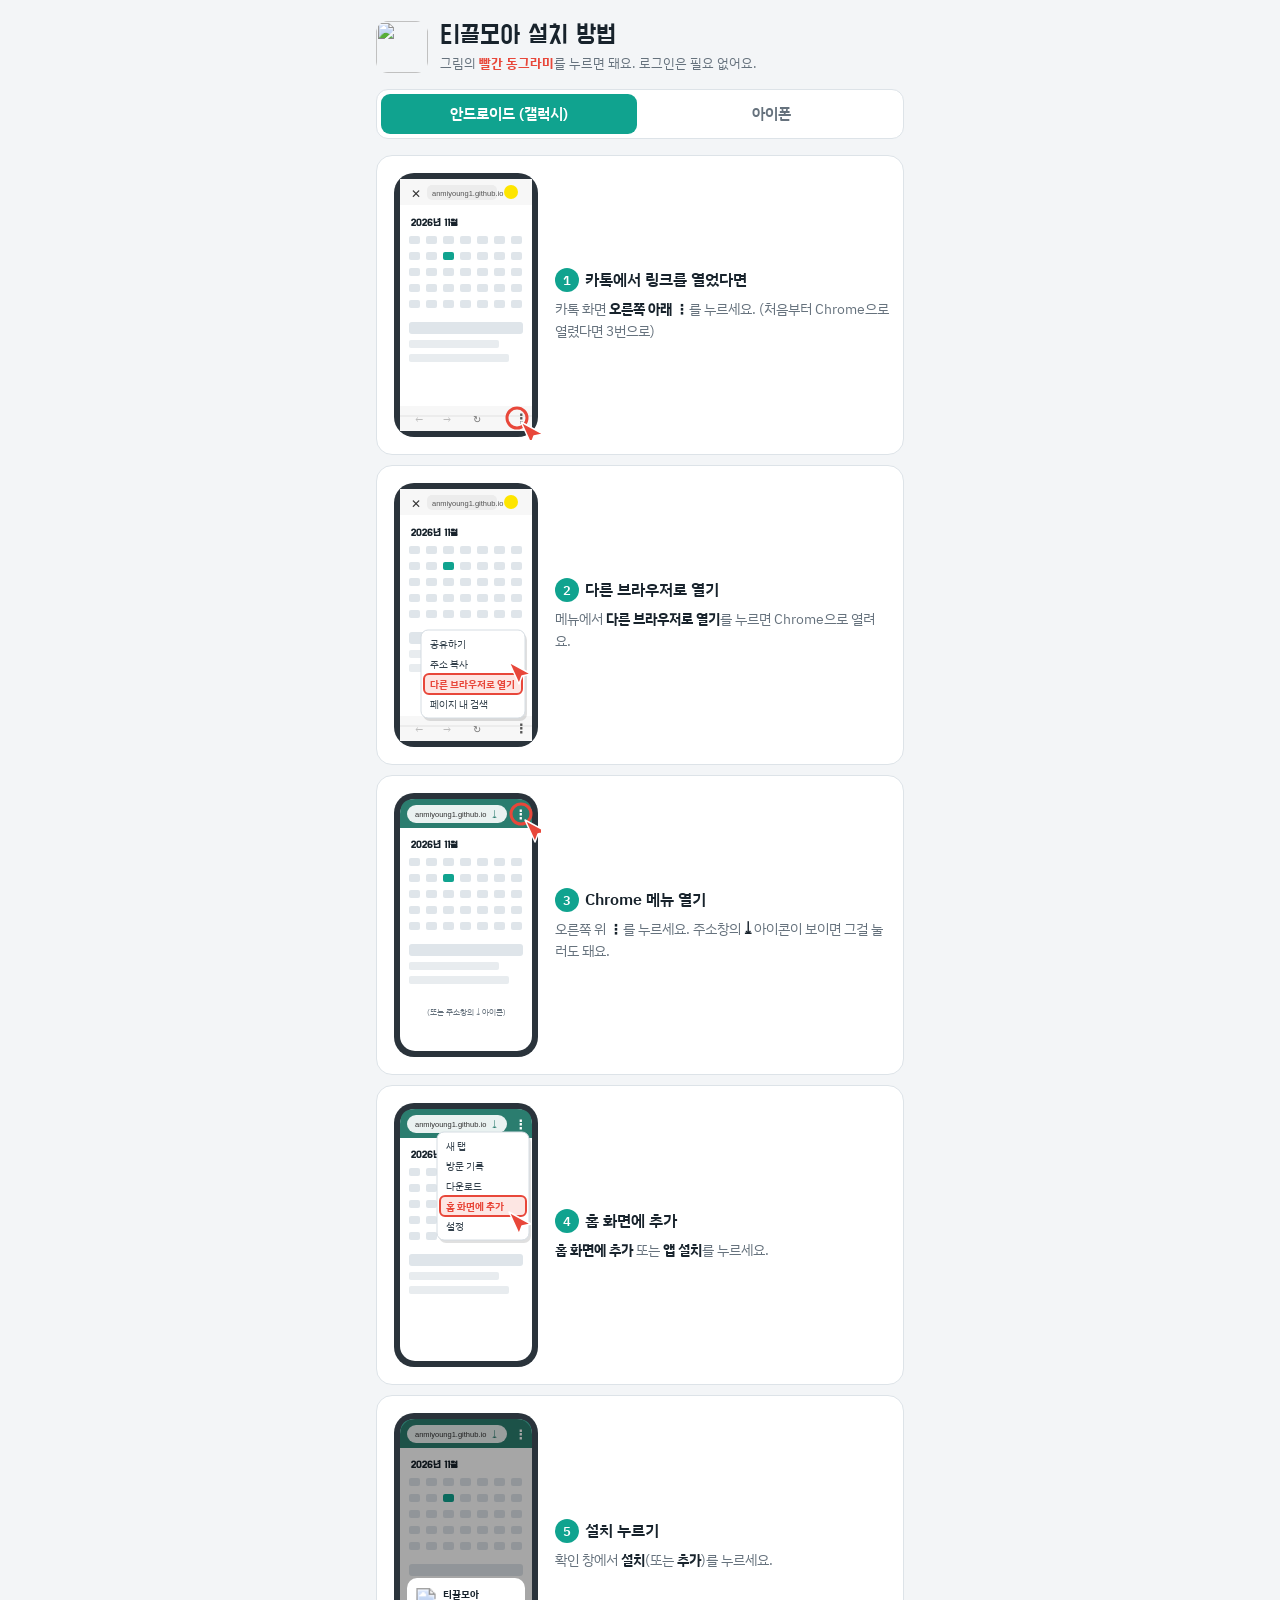
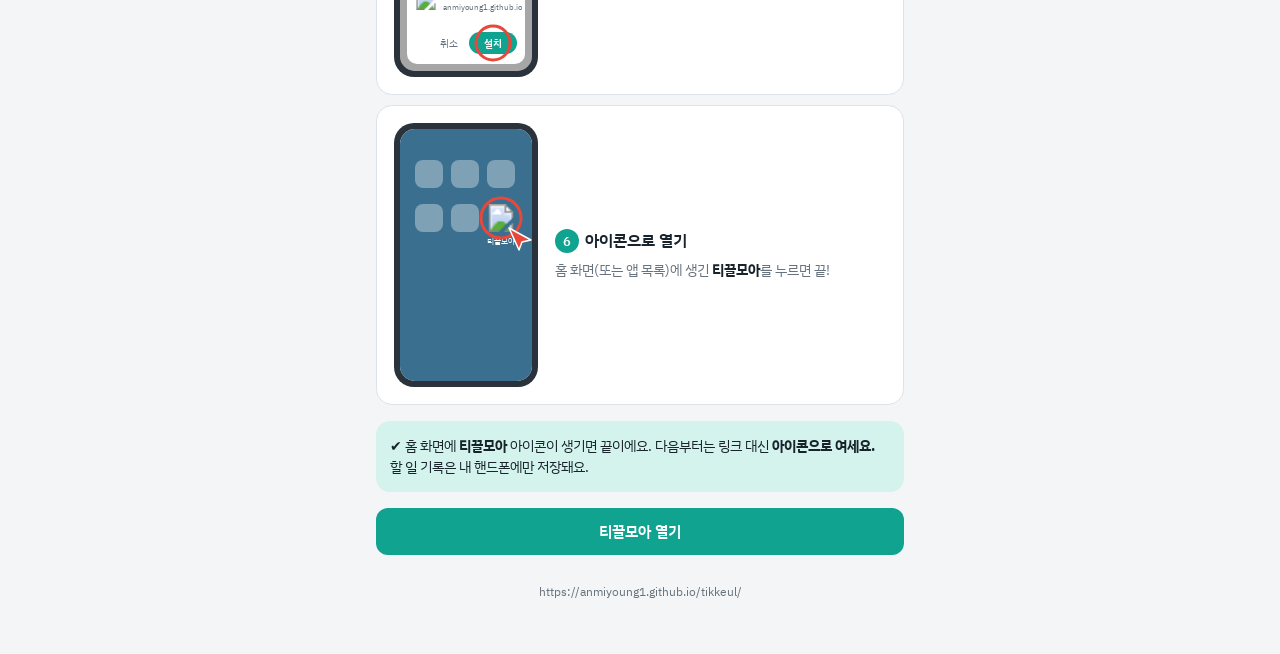
==== guide.html @ 651f32b0 "색 바꾸기: A 민트·하늘 (밝은/어두운 모드, 설치 안내, manifest) Co-Authored-By: Claude Opus 5.5 <noreply@anthropic.com> " ====
<!doctype html>
<html lang="ko"><head>
<meta charset="utf-8">
<meta name="viewport" content="width=device-width,initial-scale=1,viewport-fit=cover">
<meta name="theme-color" content="#10a38f">
<title>티끌모아 설치 방법</title>
<link rel="icon" href="icon-192.png">
<link rel="stylesheet" href="https://fonts.googleapis.com/css2?family=IBM+Plex+Sans+KR:wght@400;500;600&family=Do+Hyeon&display=swap">
<style>
:root{
  --bg:#f3f5f7; --surface:#ffffff; --line:#dde3e8; --fg:#18232c; --muted:#66727d;
  --accent:#10a38f; --accent-soft:#d3f3ec; --hi:#e8473a;
  --display:"Do Hyeon","IBM Plex Sans KR",system-ui,sans-serif;
  --body:"IBM Plex Sans KR",system-ui,-apple-system,"Apple SD Gothic Neo","Malgun Gothic",sans-serif;
}
@media (prefers-color-scheme:dark){:root{--bg:#11181d;--surface:#1a232a;--line:#2b3740;--fg:#e6edf1;--muted:#93a1ab;--accent:#4fbfae;--accent-soft:#1d3a36;--hi:#ff6b5e;color-scheme:dark}}
*{box-sizing:border-box}
html{padding-top:env(safe-area-inset-top,0px);padding-bottom:env(safe-area-inset-bottom,0px)}
body{margin:0;background:var(--bg);color:var(--fg);font-family:var(--body);font-size:15px;line-height:1.55}
.wrap{max-width:560px;margin:0 auto;padding-block:20px 40px;padding-left:max(16px,env(safe-area-inset-left,0px));padding-right:max(16px,env(safe-area-inset-right,0px));display:flex;flex-direction:column;gap:16px}
.top{display:flex;align-items:center;gap:12px}
.top img{width:52px;height:52px;border-radius:12px}
h1{font-family:var(--display);font-weight:400;font-size:26px;margin:0;line-height:1.2}
.sub{color:var(--muted);font-size:13px;margin:2px 0 0}
.tabs{display:flex;gap:6px;background:var(--surface);border:1px solid var(--line);border-radius:12px;padding:4px}
.tabs button{flex:1;border:none;background:none;color:var(--muted);font:inherit;font-weight:600;padding:8px;border-radius:9px;cursor:pointer}
.tabs button[aria-selected="true"]{background:var(--accent);color:#fff}
button:focus-visible,a:focus-visible{outline:2px solid var(--accent);outline-offset:2px}
.step{background:var(--surface);border:1px solid var(--line);border-radius:16px;padding:14px;display:grid;grid-template-columns:150px 1fr;gap:14px;align-items:center}
.step svg{width:100%;height:auto;display:block}
.num{display:inline-grid;place-items:center;width:24px;height:24px;border-radius:50%;background:var(--accent);color:#fff;font-size:13px;font-weight:600;margin-right:6px}
.step h2{font-size:16px;margin:0 0 6px;display:flex;align-items:center;font-weight:600}
.step p{margin:0;color:var(--muted);font-size:14px}
.step p b{color:var(--fg)}
.done{background:var(--accent-soft);border-radius:14px;padding:14px;font-size:14px}
.go{display:block;text-align:center;background:var(--accent);color:#fff;text-decoration:none;font-weight:600;border-radius:12px;padding:12px}
.note{font-size:12px;color:var(--muted);text-align:center}
@media (max-width:420px){.step{grid-template-columns:118px 1fr;gap:12px;padding:12px}}
</style>
</head><body>
<div class="wrap">
  <div class="top">
    <img src="icon-192.png" alt="">
    <div><h1>티끌모아 설치 방법</h1><p class="sub">그림의 <b style="color:var(--hi)">빨간 동그라미</b>를 누르면 돼요. 로그인은 필요 없어요.</p></div>
  </div>
  <div class="tabs" role="tablist">
    <button role="tab" id="tA" aria-selected="true">안드로이드 (갤럭시)</button>
    <button role="tab" id="tI" aria-selected="false">아이폰</button>
  </div>
  <div id="steps"></div>
  <div class="done">✔ 홈 화면에 <b>티끌모아</b> 아이콘이 생기면 끝이에요. 다음부터는 링크 대신 <b>아이콘으로 여세요.</b><br>할 일 기록은 내 핸드폰에만 저장돼요.</div>
  <a class="go" href="./">티끌모아 열기</a>
  <p class="note">https://anmiyoung1.github.io/tikkeul/</p>
</div>
<script>
const C={frame:'#2a333b',screen:'#ffffff',bar:'#eef1f4',ink:'#5d6974',acc:'#10a38f',hi:'#e8473a',menu:'#ffffff',kakao:'#fee500'};
// 공통: 핸드폰 틀 + 앱 화면(작은 달력)
function phone(inner){
  return '<svg viewBox="0 0 150 270" role="img"><rect x="3" y="3" width="144" height="264" rx="20" fill="'+C.frame+'"/>'+
  '<rect x="9" y="9" width="132" height="252" rx="15" fill="'+C.screen+'"/>'+inner+'</svg>';
}
function appBody(y){
  let s='<text x="20" y="'+(y+14)+'" font-size="10" font-weight="700" fill="#18232c" font-family="Do Hyeon,sans-serif">2026년 11월</text>';
  for(let r=0;r<5;r++)for(let c=0;c<7;c++){
    s+='<rect x="'+(18+c*17)+'" y="'+(y+24+r*16)+'" width="11" height="8" rx="2" fill="'+(r===1&&c===2?C.acc:'#dfe5ea')+'"/>';
  }
  s+='<rect x="18" y="'+(y+110)+'" width="114" height="12" rx="3" fill="#dfe5ea"/>';
  s+='<rect x="18" y="'+(y+128)+'" width="90" height="8" rx="2" fill="#e8ecef"/><rect x="18" y="'+(y+142)+'" width="100" height="8" rx="2" fill="#e8ecef"/>';
  return s;
}
const ring=(cx,cy,r)=>'<circle cx="'+cx+'" cy="'+cy+'" r="'+(r||11)+'" fill="none" stroke="'+C.hi+'" stroke-width="3"/>';
const hand=(x,y)=>'<g transform="translate('+x+' '+y+')"><path d="M0 0 l10 22 l3 -8 l9 -2 z" fill="'+C.hi+'" stroke="#fff" stroke-width="1.5" stroke-linejoin="round"/></g>';
function menu(x,y,w,items,hiIdx){
  let s='<rect x="'+(x+2)+'" y="'+(y+3)+'" width="'+w+'" height="'+(items.length*20+8)+'" rx="7" fill="#000" opacity=".12"/>';
  s+='<rect x="'+x+'" y="'+y+'" width="'+w+'" height="'+(items.length*20+8)+'" rx="7" fill="'+C.menu+'" stroke="#d5dce2"/>';
  items.forEach((t,i)=>{
    const yy=y+4+i*20;
    if(i===hiIdx) s+='<rect x="'+(x+3)+'" y="'+yy+'" width="'+(w-6)+'" height="20" rx="5" fill="#fde6e3" stroke="'+C.hi+'" stroke-width="2"/>';
    s+='<text x="'+(x+9)+'" y="'+(yy+14)+'" font-size="9.5" fill="'+(i===hiIdx?C.hi:'#33404b')+'" font-weight="'+(i===hiIdx?700:400)+'" font-family="IBM Plex Sans KR,sans-serif">'+t+'</text>';
  });
  return s;
}
function popup(title,btn){
  return '<rect x="9" y="9" width="132" height="252" rx="15" fill="#000" opacity=".35"/>'+
  '<rect x="16" y="168" width="118" height="86" rx="10" fill="#fff"/>'+
  '<image href="icon-192.png" x="24" y="178" width="22" height="22"/>'+
  '<text x="52" y="188" font-size="10" font-weight="700" fill="#18232c" font-family="IBM Plex Sans KR,sans-serif">'+title+'</text>'+
  '<text x="52" y="200" font-size="8" fill="#66727d" font-family="IBM Plex Sans KR,sans-serif">anmiyoung1.github.io</text>'+
  '<rect x="78" y="222" width="48" height="22" rx="11" fill="'+C.acc+'"/>'+
  '<text x="102" y="237" text-anchor="middle" font-size="10" font-weight="700" fill="#fff" font-family="IBM Plex Sans KR,sans-serif">'+btn+'</text>'+
  '<text x="58" y="237" text-anchor="middle" font-size="10" fill="#66727d" font-family="IBM Plex Sans KR,sans-serif">취소</text>'+
  '<circle cx="102" cy="233" r="17" fill="none" stroke="'+C.hi+'" stroke-width="3"/>';
}
function homescreen(){
  let s='<rect x="9" y="9" width="132" height="252" rx="15" fill="#3b6f8f"/>';
  const apps=[[24,40],[60,40],[96,40],[24,84],[60,84]];
  apps.forEach(a=>{s+='<rect x="'+a[0]+'" y="'+a[1]+'" width="28" height="28" rx="8" fill="#ffffff" opacity=".35"/>';});
  s+='<image href="icon-192.png" x="96" y="84" width="28" height="28"/>';
  s+='<text x="110" y="124" text-anchor="middle" font-size="8" fill="#fff" font-family="IBM Plex Sans KR,sans-serif">티끌모아</text>';
  s+=ring(110,98,20)+hand(118,108);
  return s;
}
// 카카오톡 안 브라우저 (아래쪽 ⋮)
function kakao(withMenu,ios){
  let s='<rect x="9" y="9" width="132" height="26" rx="0" fill="#f7f7f7"/><path d="M9 24 q0 -15 15 -15 h102 q15 0 15 15 z" fill="#f7f7f7"/>'+
  '<text x="20" y="28" font-size="12" fill="#333">✕</text><rect x="36" y="15" width="70" height="15" rx="5" fill="#ececec"/>'+
  '<text x="41" y="26" font-size="7.5" fill="#555" font-family="sans-serif">anmiyoung1.github.io</text><circle cx="120" cy="22" r="7" fill="'+C.kakao+'"/>';
  s+=appBody(42);
  s+='<rect x="9" y="236" width="132" height="25" fill="#f7f7f7"/><path d="M9 246 v0 h132" stroke="#e1e1e1"/>'+
  '<text x="24" y="253" font-size="10" fill="#bbb">←</text><text x="52" y="253" font-size="10" fill="#bbb">→</text><text x="82" y="253" font-size="10" fill="#777">↻</text>'+
  '<text x="124" y="253" font-size="13" font-weight="700" fill="#555">⋮</text>';
  if(!withMenu) s+=ring(126,248,10)+hand(130,252);
  else s+=menu(30,150,104,['공유하기','주소 복사','다른 브라우저로 열기','페이지 내 검색'],2)+hand(118,182);
  return s;
}
// 크롬 (위쪽 주소창, ⤓ 아이콘, ⋮)
function chrome(withMenu){
  let s='<path d="M9 24 q0 -15 15 -15 h102 q15 0 15 15 v14 h-132 z" fill="#2b7d6f"/>'+
  '<rect x="16" y="15" width="100" height="18" rx="9" fill="#ffffff" opacity=".9"/>'+
  '<text x="24" y="27" font-size="7.5" fill="#333" font-family="sans-serif">anmiyoung1.github.io</text>'+
  '<text x="103" y="28" font-size="9" fill="#2b7d6f" text-anchor="middle">⤓</text>'+
  '<text x="130" y="29" font-size="13" font-weight="700" fill="#fff" text-anchor="middle">⋮</text>';
  s+=appBody(44);
  if(withMenu==='popup') return s+popup('티끌모아','설치');
  if(!withMenu) s+=ring(130,24,10)+hand(134,30)+'<text x="75" y="225" text-anchor="middle" font-size="8" fill="#66727d" font-family="IBM Plex Sans KR,sans-serif">(또는 주소창의 ⤓ 아이콘)</text>';
  else s+=menu(46,32,92,['새 탭','방문 기록','다운로드','홈 화면에 추가','설정'],3)+hand(118,112);
  return s;
}
// 사파리 (아래쪽 공유 버튼)
function safari(withSheet){
  let s='<rect x="9" y="9" width="132" height="20" fill="#f6f6f6"/><path d="M9 24 q0 -15 15 -15 h102 q15 0 15 15 z" fill="#f6f6f6"/>';
  s+=appBody(36);
  s+='<rect x="9" y="214" width="132" height="47" fill="#f6f6f6"/><rect x="22" y="220" width="106" height="16" rx="8" fill="#e6e6e6"/>'+
  '<text x="75" y="231" text-anchor="middle" font-size="7.5" fill="#444" font-family="sans-serif">anmiyoung1.github.io</text>'+
  '<text x="26" y="252" font-size="10" fill="#2f7cf6">‹</text><text x="50" y="252" font-size="10" fill="#bbb">›</text>';
  s+='<g transform="translate(75 246)"><rect x="-5" y="-3" width="10" height="9" rx="1.5" fill="none" stroke="#2f7cf6" stroke-width="1.4"/><path d="M0 -9 v9 M-3 -6 l3 -3 l3 3" fill="none" stroke="#2f7cf6" stroke-width="1.4"/></g>';
  s+='<text x="100" y="252" font-size="10" fill="#2f7cf6">⧉</text><text x="122" y="252" font-size="10" fill="#2f7cf6">☰</text>';
  if(!withSheet) s+=ring(75,245,11)+hand(80,250);
  else{
    s+='<rect x="9" y="9" width="132" height="252" rx="15" fill="#000" opacity=".3"/>';
    s+='<rect x="9" y="120" width="132" height="141" rx="12" fill="#f2f2f7"/>';
    const it=['복사','책갈피 추가','즐겨찾기에 추가','홈 화면에 추가','페이지 내 찾기'];
    it.forEach((t,i)=>{const yy=132+i*22;
      s+='<rect x="18" y="'+yy+'" width="114" height="19" rx="5" fill="'+(i===3?'#fde6e3':'#fff')+'"'+(i===3?' stroke="'+C.hi+'" stroke-width="2"':'')+'/>';
      s+='<text x="26" y="'+(yy+13)+'" font-size="9.5" fill="'+(i===3?C.hi:'#222')+'" font-weight="'+(i===3?700:400)+'" font-family="IBM Plex Sans KR,sans-serif">'+t+'</text>';
      if(i===3) s+='<text x="122" y="'+(yy+14)+'" font-size="11" fill="'+C.hi+'" text-anchor="middle">⊞</text>';
    });
    s+=hand(118,206);
  }
  return s;
}
function iosAdd(){
  let s='<rect x="9" y="9" width="132" height="252" rx="15" fill="#f2f2f7"/>'+
  '<text x="22" y="34" font-size="9.5" fill="#2f7cf6" font-family="IBM Plex Sans KR,sans-serif">취소</text>'+
  '<text x="75" y="34" text-anchor="middle" font-size="9.5" font-weight="700" fill="#222" font-family="IBM Plex Sans KR,sans-serif">홈 화면에 추가</text>'+
  '<text x="128" y="34" text-anchor="end" font-size="9.5" font-weight="700" fill="#2f7cf6" font-family="IBM Plex Sans KR,sans-serif">추가</text>'+
  '<rect x="16" y="48" width="118" height="44" rx="8" fill="#fff"/><image href="icon-192.png" x="22" y="54" width="32" height="32"/>'+
  '<text x="62" y="68" font-size="10" fill="#222" font-family="IBM Plex Sans KR,sans-serif">티끌모아</text>'+
  '<text x="62" y="81" font-size="7.5" fill="#888" font-family="sans-serif">anmiyoung1.github.io</text>'+
  ring(119,30,14)+hand(124,38);
  return s;
}
const STEPS={
  a:[
    [kakao(false),'카톡에서 링크를 열었다면','카톡 화면 <b>오른쪽 아래 ⋮</b>를 누르세요. (처음부터 Chrome으로 열렸다면 3번으로)'],
    [kakao(true),'다른 브라우저로 열기','메뉴에서 <b>다른 브라우저로 열기</b>를 누르면 Chrome으로 열려요.'],
    [chrome(false),'Chrome 메뉴 열기','오른쪽 위 <b>⋮</b>를 누르세요. 주소창의 <b>⤓</b> 아이콘이 보이면 그걸 눌러도 돼요.'],
    [chrome(true),'홈 화면에 추가','<b>홈 화면에 추가</b> 또는 <b>앱 설치</b>를 누르세요.'],
    [chrome('popup'),'설치 누르기','확인 창에서 <b>설치</b>(또는 <b>추가</b>)를 누르세요.'],
    [homescreen(),'아이콘으로 열기','홈 화면(또는 앱 목록)에 생긴 <b>티끌모아</b>를 누르면 끝!'],
  ],
  i:[
    [kakao(false,true),'카톡에서 링크를 열었다면','카톡 화면 <b>오른쪽 아래 ⋯</b>를 누르세요. (처음부터 Safari로 열렸다면 3번으로)'],
    [kakao(true,true).replace('다른 브라우저로 열기','Safari로 열기'),'Safari로 열기','메뉴에서 <b>Safari로 열기</b>(또는 다른 브라우저로 열기)를 누르세요.'],
    [safari(false),'공유 버튼 누르기','화면 아래쪽 가운데 <b>공유 버튼(□↑)</b>을 누르세요.'],
    [safari(true),'홈 화면에 추가','메뉴를 아래로 내려 <b>홈 화면에 추가</b>를 누르세요.'],
    [iosAdd(),'추가 누르기','오른쪽 위 <b>추가</b>를 누르세요.'],
    [homescreen(),'아이콘으로 열기','홈 화면에 생긴 <b>티끌모아</b>를 누르면 끝!'],
  ]
};
function draw(k){
  document.getElementById('steps').innerHTML='<div style="display:flex;flex-direction:column;gap:10px">'+
    STEPS[k].map((s,i)=>'<section class="step">'+(s[0].startsWith('<svg')?s[0]:phone(s[0]))+
      '<div><h2><span class="num">'+(i+1)+'</span>'+s[1]+'</h2><p>'+s[2]+'</p></div></section>').join('')+'</div>';
  document.getElementById('tA').setAttribute('aria-selected',k==='a');
  document.getElementById('tI').setAttribute('aria-selected',k==='i');
}
document.getElementById('tA').onclick=()=>draw('a');
document.getElementById('tI').onclick=()=>draw('i');
draw(/iPhone|iPad|iPod/i.test(navigator.userAgent)?'i':'a');
</script>
</body></html>
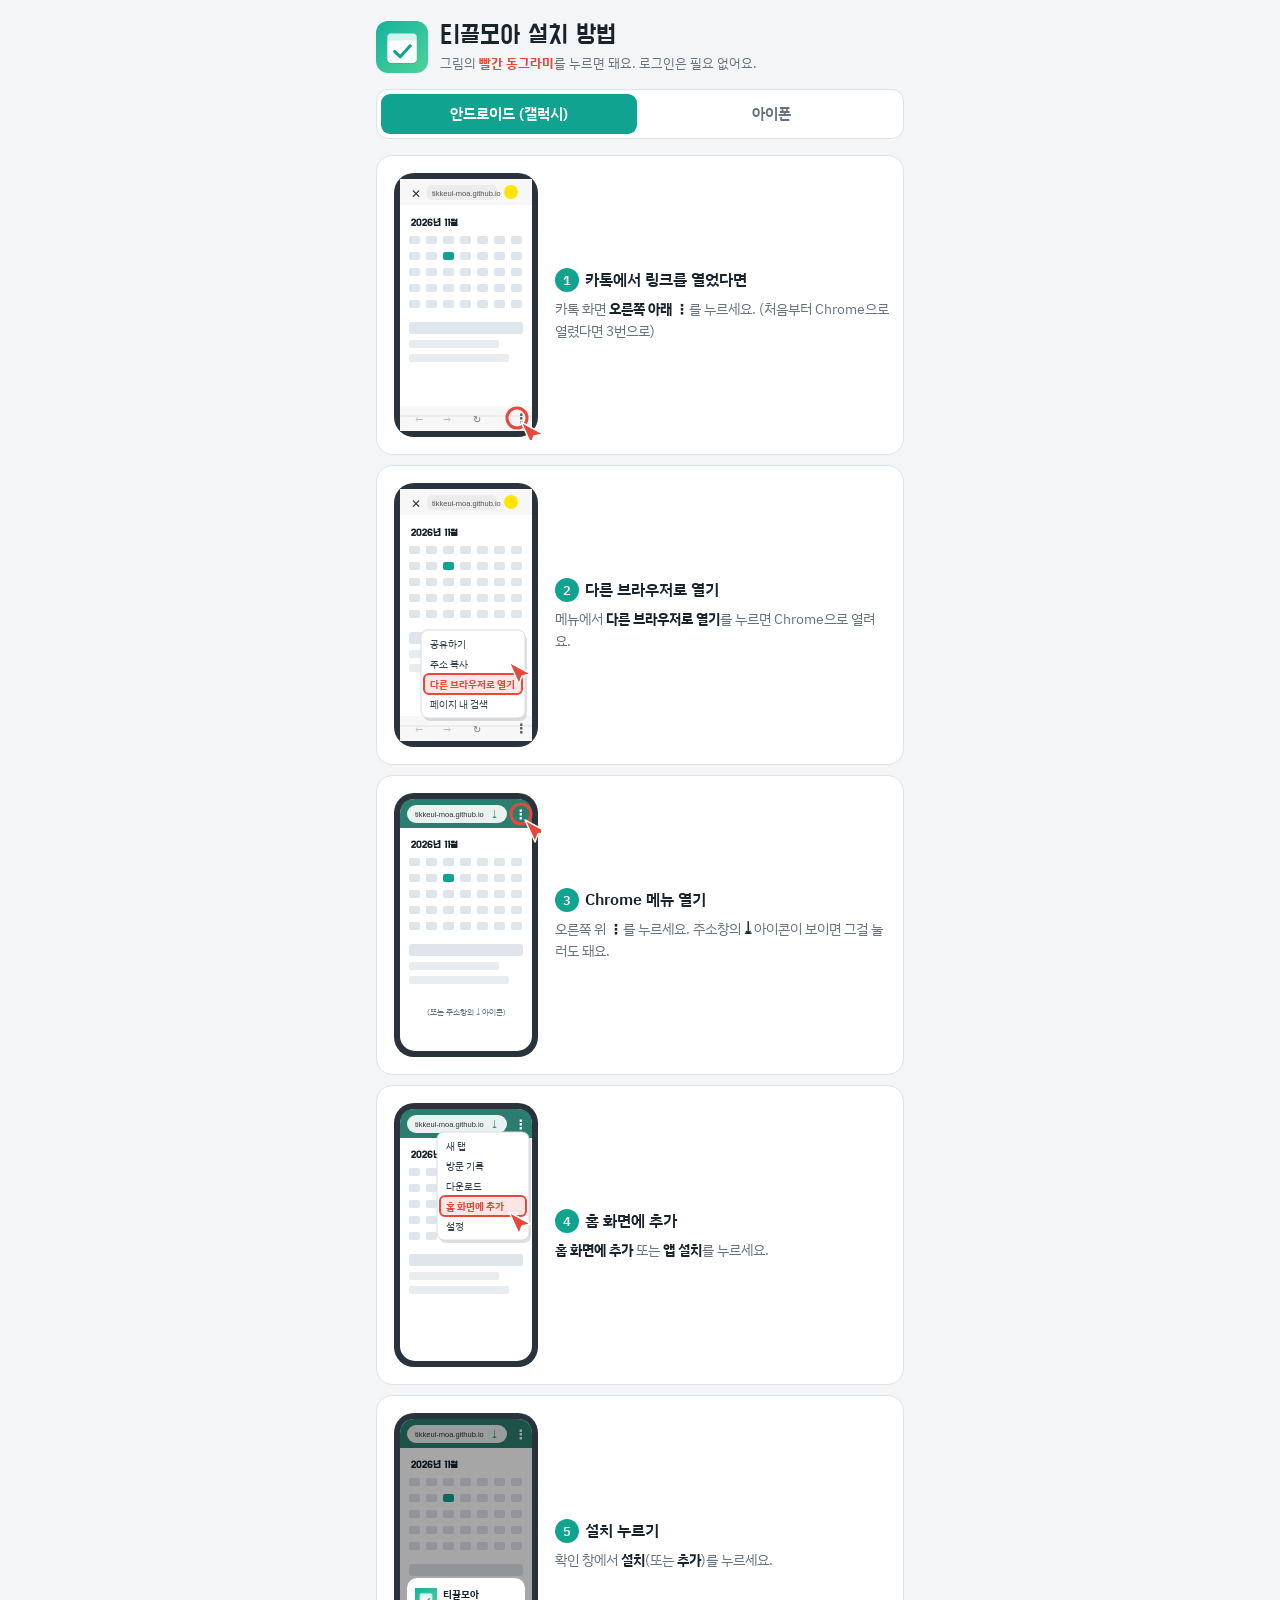
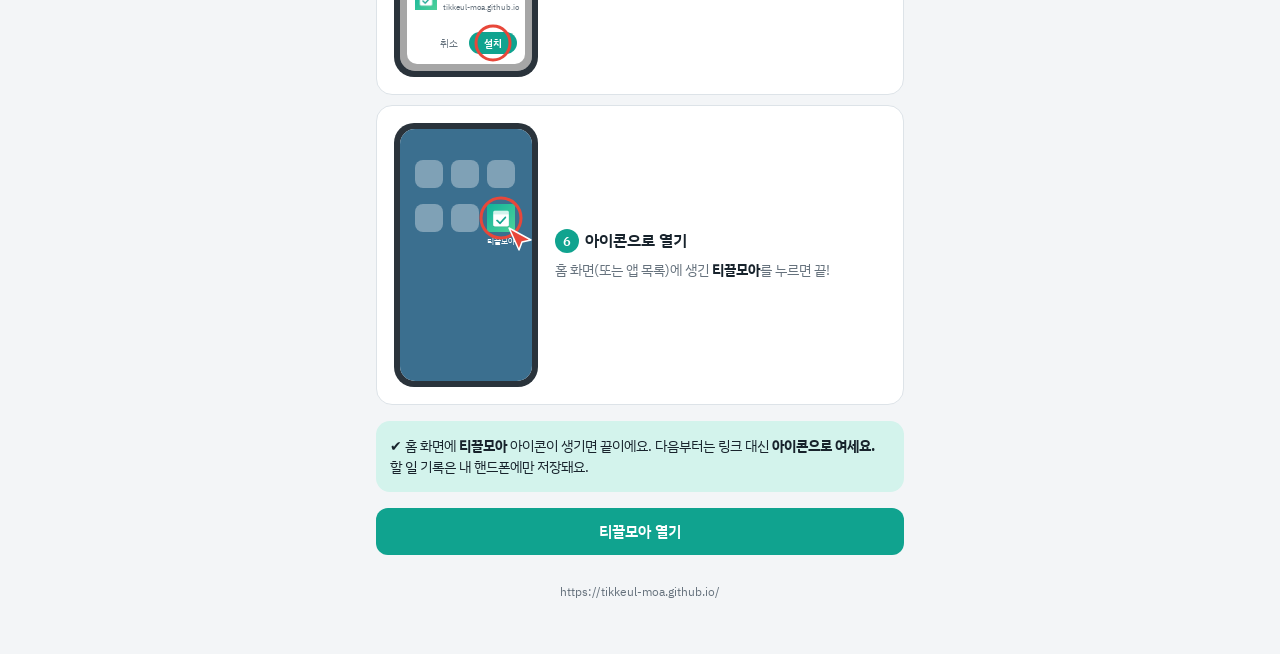
==== commit 1943b7e5: "새 주소(tikkeul-moa.github.io)로 설치 안내·작업 노트 고치기 Co-Authored-By: Claude Opus 5.5 <noreply@anthropic.com>" ====
--- a/guide.html
+++ b/guide.html
@@ -50,7 +50,7 @@
   <div id="steps"></div>
   <div class="done">✔ 홈 화면에 <b>티끌모아</b> 아이콘이 생기면 끝이에요. 다음부터는 링크 대신 <b>아이콘으로 여세요.</b><br>할 일 기록은 내 핸드폰에만 저장돼요.</div>
   <a class="go" href="./">티끌모아 열기</a>
-  <p class="note">https://anmiyoung1.github.io/tikkeul/</p>
+  <p class="note">https://tikkeul-moa.github.io/</p>
 </div>
 <script>
 const C={frame:'#2a333b',screen:'#ffffff',bar:'#eef1f4',ink:'#5d6974',acc:'#10a38f',hi:'#e8473a',menu:'#ffffff',kakao:'#fee500'};
@@ -85,7 +85,7 @@
   '<rect x="16" y="168" width="118" height="86" rx="10" fill="#fff"/>'+
   '<image href="icon-192.png" x="24" y="178" width="22" height="22"/>'+
   '<text x="52" y="188" font-size="10" font-weight="700" fill="#18232c" font-family="IBM Plex Sans KR,sans-serif">'+title+'</text>'+
-  '<text x="52" y="200" font-size="8" fill="#66727d" font-family="IBM Plex Sans KR,sans-serif">anmiyoung1.github.io</text>'+
+  '<text x="52" y="200" font-size="8" fill="#66727d" font-family="IBM Plex Sans KR,sans-serif">tikkeul-moa.github.io</text>'+
   '<rect x="78" y="222" width="48" height="22" rx="11" fill="'+C.acc+'"/>'+
   '<text x="102" y="237" text-anchor="middle" font-size="10" font-weight="700" fill="#fff" font-family="IBM Plex Sans KR,sans-serif">'+btn+'</text>'+
   '<text x="58" y="237" text-anchor="middle" font-size="10" fill="#66727d" font-family="IBM Plex Sans KR,sans-serif">취소</text>'+
@@ -104,7 +104,7 @@
 function kakao(withMenu,ios){
   let s='<rect x="9" y="9" width="132" height="26" rx="0" fill="#f7f7f7"/><path d="M9 24 q0 -15 15 -15 h102 q15 0 15 15 z" fill="#f7f7f7"/>'+
   '<text x="20" y="28" font-size="12" fill="#333">✕</text><rect x="36" y="15" width="70" height="15" rx="5" fill="#ececec"/>'+
-  '<text x="41" y="26" font-size="7.5" fill="#555" font-family="sans-serif">anmiyoung1.github.io</text><circle cx="120" cy="22" r="7" fill="'+C.kakao+'"/>';
+  '<text x="41" y="26" font-size="7.5" fill="#555" font-family="sans-serif">tikkeul-moa.github.io</text><circle cx="120" cy="22" r="7" fill="'+C.kakao+'"/>';
   s+=appBody(42);
   s+='<rect x="9" y="236" width="132" height="25" fill="#f7f7f7"/><path d="M9 246 v0 h132" stroke="#e1e1e1"/>'+
   '<text x="24" y="253" font-size="10" fill="#bbb">←</text><text x="52" y="253" font-size="10" fill="#bbb">→</text><text x="82" y="253" font-size="10" fill="#777">↻</text>'+
@@ -117,7 +117,7 @@
 function chrome(withMenu){
   let s='<path d="M9 24 q0 -15 15 -15 h102 q15 0 15 15 v14 h-132 z" fill="#2b7d6f"/>'+
   '<rect x="16" y="15" width="100" height="18" rx="9" fill="#ffffff" opacity=".9"/>'+
-  '<text x="24" y="27" font-size="7.5" fill="#333" font-family="sans-serif">anmiyoung1.github.io</text>'+
+  '<text x="24" y="27" font-size="7.5" fill="#333" font-family="sans-serif">tikkeul-moa.github.io</text>'+
   '<text x="103" y="28" font-size="9" fill="#2b7d6f" text-anchor="middle">⤓</text>'+
   '<text x="130" y="29" font-size="13" font-weight="700" fill="#fff" text-anchor="middle">⋮</text>';
   s+=appBody(44);
@@ -131,7 +131,7 @@
   let s='<rect x="9" y="9" width="132" height="20" fill="#f6f6f6"/><path d="M9 24 q0 -15 15 -15 h102 q15 0 15 15 z" fill="#f6f6f6"/>';
   s+=appBody(36);
   s+='<rect x="9" y="214" width="132" height="47" fill="#f6f6f6"/><rect x="22" y="220" width="106" height="16" rx="8" fill="#e6e6e6"/>'+
-  '<text x="75" y="231" text-anchor="middle" font-size="7.5" fill="#444" font-family="sans-serif">anmiyoung1.github.io</text>'+
+  '<text x="75" y="231" text-anchor="middle" font-size="7.5" fill="#444" font-family="sans-serif">tikkeul-moa.github.io</text>'+
   '<text x="26" y="252" font-size="10" fill="#2f7cf6">‹</text><text x="50" y="252" font-size="10" fill="#bbb">›</text>';
   s+='<g transform="translate(75 246)"><rect x="-5" y="-3" width="10" height="9" rx="1.5" fill="none" stroke="#2f7cf6" stroke-width="1.4"/><path d="M0 -9 v9 M-3 -6 l3 -3 l3 3" fill="none" stroke="#2f7cf6" stroke-width="1.4"/></g>';
   s+='<text x="100" y="252" font-size="10" fill="#2f7cf6">⧉</text><text x="122" y="252" font-size="10" fill="#2f7cf6">☰</text>';
@@ -156,7 +156,7 @@
   '<text x="128" y="34" text-anchor="end" font-size="9.5" font-weight="700" fill="#2f7cf6" font-family="IBM Plex Sans KR,sans-serif">추가</text>'+
   '<rect x="16" y="48" width="118" height="44" rx="8" fill="#fff"/><image href="icon-192.png" x="22" y="54" width="32" height="32"/>'+
   '<text x="62" y="68" font-size="10" fill="#222" font-family="IBM Plex Sans KR,sans-serif">티끌모아</text>'+
-  '<text x="62" y="81" font-size="7.5" fill="#888" font-family="sans-serif">anmiyoung1.github.io</text>'+
+  '<text x="62" y="81" font-size="7.5" fill="#888" font-family="sans-serif">tikkeul-moa.github.io</text>'+
   ring(119,30,14)+hand(124,38);
   return s;
 }
